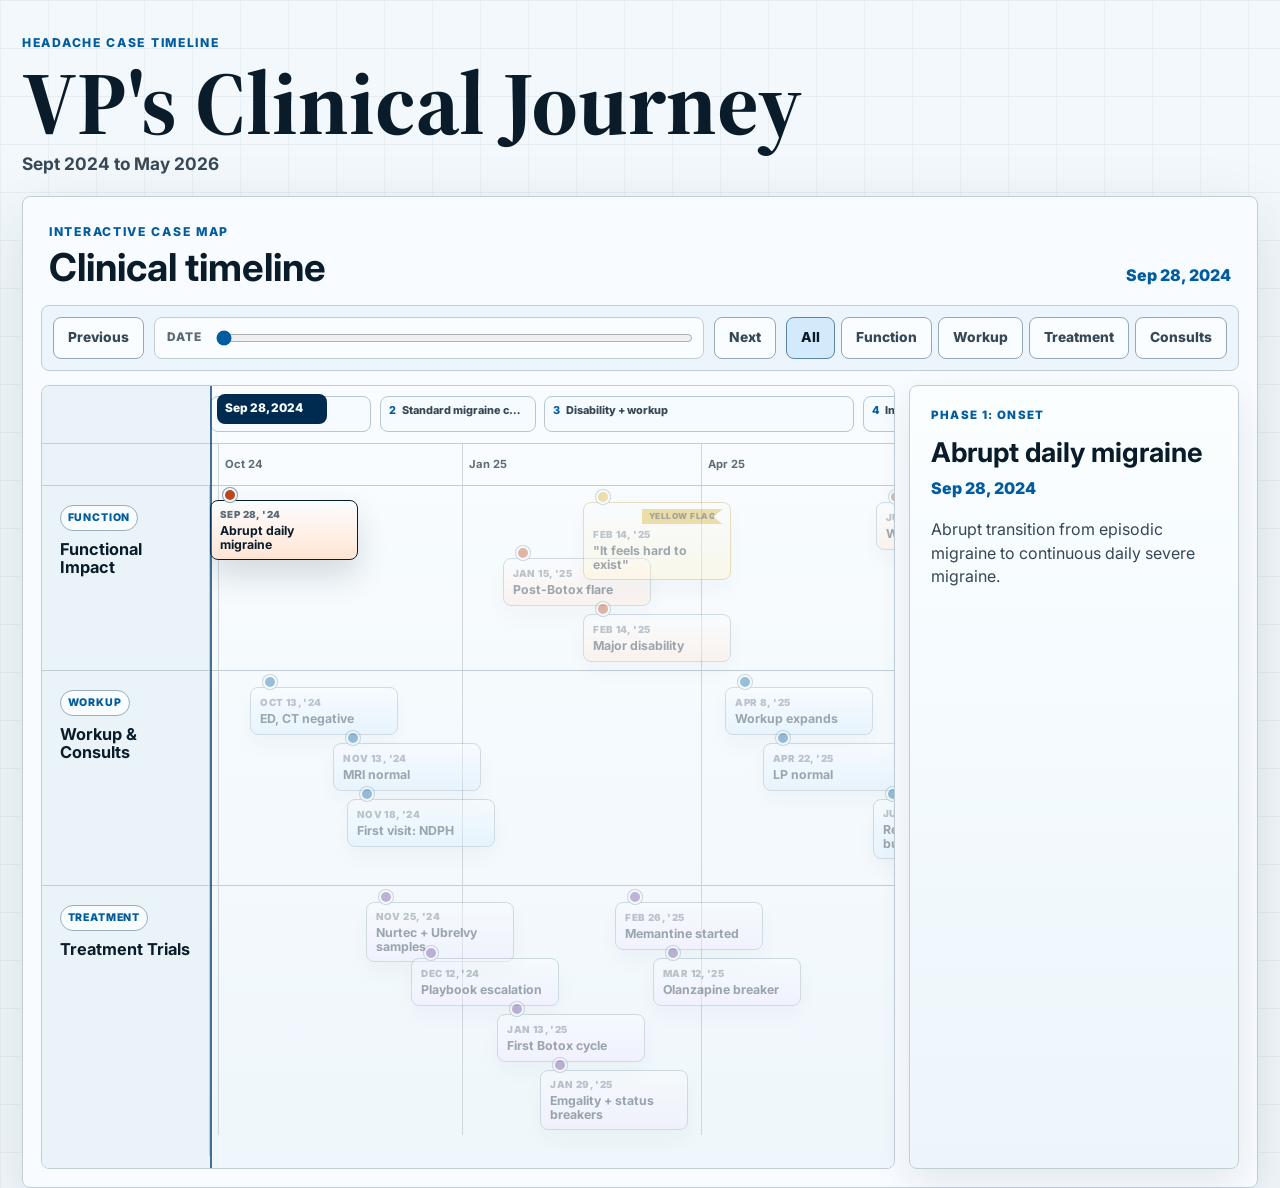
==== index.html @ 6c2e7c36 "Create VP clinical timeline site" ====
<!doctype html>
<html lang="en">
  <head>
    <meta charset="utf-8" />
    <meta name="viewport" content="width=device-width, initial-scale=1" />
    <title>VP's Clinical Journey</title>
    <meta
      name="description"
      content="A clean, manually controlled clinical timeline for VP's headache journey from September 2024 through May 2026."
    />
    <link rel="preconnect" href="https://fonts.googleapis.com" />
    <link rel="preconnect" href="https://fonts.gstatic.com" crossorigin />
    <link
      href="https://fonts.googleapis.com/css2?family=Inter:wght@500;600;700;800&family=Source+Serif+4:opsz,wght@8..60,700&display=swap"
      rel="stylesheet"
    />
    <link rel="stylesheet" href="style.css?v=vp-clean-5" />
    <script src="script.js?v=vp-clean-5" defer></script>
  </head>
  <body>
    <a class="skip-link" href="#timeline">Skip to timeline</a>

    <header class="case-header" aria-labelledby="page-title">
      <p class="eyebrow">Headache case timeline</p>
      <h1 id="page-title">VP's Clinical Journey</h1>
      <p class="date-range">Sept 2024 to May 2026</p>
    </header>

    <main>
      <section class="timeline-section" id="timeline" aria-labelledby="timeline-heading">
        <div class="section-head">
          <div>
            <p class="eyebrow">Interactive case map</p>
            <h2 id="timeline-heading">Clinical timeline</h2>
          </div>
          <p class="current-readout" id="scrubberOutput">Sept 28, 2024</p>
        </div>

        <div class="control-panel" aria-label="Timeline controls">
          <button class="control-button" id="prevMilestone" type="button">Previous</button>
          <label class="scrubber-field" for="timelineScrubber">
            <span>Date</span>
            <input id="timelineScrubber" type="range" min="0" max="1000" value="0" step="1" />
          </label>
          <button class="control-button" id="nextMilestone" type="button">Next</button>

          <div class="filter-group" role="group" aria-label="Filter milestones">
            <button class="filter-button is-active" type="button" data-filter="all">All</button>
            <button class="filter-button" type="button" data-filter="functional">Function</button>
            <button class="filter-button" type="button" data-filter="workup">Workup</button>
            <button class="filter-button" type="button" data-filter="treatment">Treatment</button>
            <button class="filter-button" type="button" data-filter="consult">Consults</button>
          </div>
        </div>

        <div class="timeline-layout">
          <div class="timeline-viewport" aria-label="Three-lane clinical timeline">
            <div class="timeline-canvas" id="timelineCanvas">
              <div class="phase-band-row" id="phaseBands" aria-label="Clinical phases"></div>
              <div class="calendar-axis" id="calendarAxis" aria-hidden="true"></div>
              <div class="lane-grid" id="laneGrid"></div>
              <div class="date-marker" aria-hidden="true">
                <span class="marker-line"></span>
                <span class="marker-label" id="markerLabel">Sept 28, 2024</span>
              </div>
            </div>
          </div>

          <aside class="detail-panel" aria-labelledby="detailTitle">
            <p class="detail-phase" id="detailPhase">Phase 1</p>
            <h3 id="detailTitle">Abrupt transition to continuous daily migraine</h3>
            <p class="detail-date" id="detailDate">September 28, 2024</p>
            <p id="detailSignificance">
              Episodic migraine became continuous daily severe migraine.
            </p>
          </aside>
        </div>
      </section>

    </main>
  </body>
</html>
---- style.css ----
:root {
  color-scheme: light;
  --bg: oklch(97.5% 0.008 236);
  --paper: oklch(99.2% 0.005 236);
  --surface: oklch(96.5% 0.012 236);
  --ink: oklch(22% 0.036 242);
  --ink-soft: oklch(39% 0.032 242);
  --muted: oklch(52% 0.025 242);
  --line: oklch(84% 0.018 238);
  --blue: oklch(46% 0.14 244);
  --blue-soft: oklch(92.5% 0.035 244);
  --purple: oklch(46% 0.13 300);
  --purple-soft: oklch(94% 0.035 300);
  --orange: oklch(55% 0.16 38);
  --orange-soft: oklch(94.5% 0.045 46);
  --teal: oklch(45% 0.12 184);
  --teal-soft: oklch(93% 0.04 184);
  --yellow: oklch(76% 0.15 90);
  --yellow-soft: oklch(96% 0.055 92);
  --track: 1760px;
  --label-col: 168px;
  --radius: 8px;
  --shadow: 0 24px 70px oklch(31% 0.04 244 / 0.13);
  --ease: cubic-bezier(0.16, 1, 0.3, 1);
}

* {
  box-sizing: border-box;
}

html {
  background: var(--bg);
}

body {
  min-height: 100vh;
  margin: 0;
  overflow-x: hidden;
  color: var(--ink);
  font-family: Inter, ui-sans-serif, system-ui, -apple-system, BlinkMacSystemFont, "Segoe UI", sans-serif;
  background:
    linear-gradient(oklch(91% 0.012 236 / 0.48) 1px, transparent 1px),
    linear-gradient(90deg, oklch(91% 0.012 236 / 0.42) 1px, transparent 1px),
    var(--bg);
  background-size: 48px 48px;
  line-height: 1.45;
}

button,
input {
  font: inherit;
}

button {
  cursor: pointer;
}

h1,
h2,
h3,
p {
  margin-top: 0;
}

.skip-link {
  position: fixed;
  top: 12px;
  left: 12px;
  z-index: 20;
  padding: 9px 12px;
  color: var(--paper);
  background: var(--ink);
  border-radius: var(--radius);
  transform: translateY(-140%);
}

.skip-link:focus {
  transform: translateY(0);
}

.case-header,
main {
  width: min(100% - 44px, 1500px);
  margin-inline: auto;
}

.case-header {
  padding: 34px 0 20px;
}

.eyebrow {
  margin-bottom: 8px;
  color: var(--blue);
  font-size: 0.76rem;
  font-weight: 800;
  letter-spacing: 0.14em;
  text-transform: uppercase;
}

h1 {
  margin-bottom: 6px;
  font-family: "Source Serif 4", Georgia, serif;
  font-size: clamp(3.4rem, 7vw, 6.2rem);
  line-height: 0.95;
  letter-spacing: 0;
}

.date-range {
  margin-bottom: 0;
  color: var(--ink-soft);
  font-size: 1.08rem;
  font-weight: 700;
}

.timeline-section {
  padding: 18px;
  border: 1px solid var(--line);
  border-radius: var(--radius);
  background: oklch(99% 0.005 236 / 0.9);
  box-shadow: var(--shadow);
}

.section-head {
  display: flex;
  align-items: end;
  justify-content: space-between;
  gap: 20px;
  padding: 8px 8px 18px;
}

h2 {
  margin-bottom: 0;
  font-size: clamp(2rem, 3vw, 3rem);
  line-height: 1;
}

.current-readout {
  min-width: 150px;
  margin: 0;
  color: var(--blue);
  font-size: 1rem;
  font-weight: 850;
  text-align: right;
}

.control-panel {
  display: grid;
  grid-template-columns: auto minmax(360px, 1fr) auto auto;
  gap: 10px;
  align-items: center;
  padding: 11px;
  border: 1px solid var(--line);
  border-radius: var(--radius);
  background: var(--surface);
}

.control-button,
.filter-button {
  min-height: 42px;
  padding: 0 14px;
  border: 1px solid oklch(72% 0.03 238);
  border-radius: var(--radius);
  color: var(--ink-soft);
  background: var(--paper);
  font-size: 0.86rem;
  font-weight: 800;
  transition: background 160ms var(--ease), border-color 160ms var(--ease), color 160ms var(--ease);
}

.control-button:hover,
.filter-button:hover,
.filter-button.is-active {
  color: var(--ink);
  border-color: oklch(60% 0.07 244);
  background: var(--blue-soft);
}

.scrubber-field {
  display: grid;
  grid-template-columns: auto minmax(280px, 1fr);
  gap: 12px;
  align-items: center;
  min-height: 42px;
  padding: 0 12px;
  border: 1px solid var(--line);
  border-radius: var(--radius);
  background: var(--paper);
}

.scrubber-field span {
  color: var(--muted);
  font-size: 0.74rem;
  font-weight: 850;
  letter-spacing: 0.08em;
  text-transform: uppercase;
}

input[type="range"] {
  width: 100%;
  accent-color: var(--blue);
}

.filter-group {
  display: flex;
  flex-wrap: wrap;
  gap: 6px;
}

.timeline-layout {
  display: grid;
  grid-template-columns: minmax(0, 1fr) 330px;
  gap: 14px;
  margin-top: 14px;
}

.timeline-viewport {
  overflow-x: auto;
  overflow-y: hidden;
  border: 1px solid var(--line);
  border-radius: var(--radius);
  background: var(--paper);
}

.timeline-canvas {
  --marker-x: 0;
  position: relative;
  min-width: var(--track);
  padding-bottom: 12px;
  background:
    linear-gradient(90deg, oklch(95.8% 0.012 236) 0 var(--label-col), transparent var(--label-col)),
    linear-gradient(180deg, oklch(99% 0.005 236), oklch(97.1% 0.01 236));
}

.phase-band-row,
.calendar-axis,
.timeline-lane {
  display: grid;
  grid-template-columns: var(--label-col) minmax(0, 1fr);
}

.phase-band-row {
  position: relative;
  height: 58px;
  border-bottom: 1px solid var(--line);
}

.phase-band {
  position: absolute;
  top: 10px;
  left: calc(var(--label-col) + ((100% - var(--label-col) - 18px) * var(--left) / 100));
  width: calc(((100% - var(--label-col) - 18px) * var(--width) / 100) - 6px);
  height: 36px;
  overflow: hidden;
  padding: 6px 8px;
  border: 1px solid oklch(82% 0.02 238);
  border-radius: var(--radius);
  color: var(--ink-soft);
  background: oklch(98.4% 0.008 238);
  font-size: 0.68rem;
  font-weight: 800;
  white-space: nowrap;
  text-overflow: ellipsis;
}

.phase-band span {
  margin-right: 6px;
  color: var(--blue);
}

.calendar-axis {
  position: relative;
  height: 42px;
  border-bottom: 1px solid var(--line);
}

.axis-tick {
  position: absolute;
  top: 0;
  bottom: -650px;
  left: calc(var(--label-col) + ((100% - var(--label-col) - 18px) * var(--left) / 100));
  color: var(--muted);
}

.axis-tick i {
  position: absolute;
  top: 0;
  bottom: 0;
  width: 1px;
  background: oklch(86% 0.012 238 / 0.88);
}

.axis-tick b {
  position: absolute;
  top: 12px;
  left: 7px;
  font-size: 0.7rem;
  white-space: nowrap;
}

.timeline-lane {
  border-bottom: 1px solid var(--line);
}

.timeline-lane:last-child {
  border-bottom: 0;
}

.lane-title {
  position: sticky;
  left: 0;
  z-index: 5;
  padding: 18px;
  border-right: 1px solid var(--line);
  background: oklch(95.8% 0.012 236);
}

.lane-title span {
  display: inline-flex;
  margin-bottom: 9px;
  padding: 4px 7px;
  border: 1px solid oklch(74% 0.03 238);
  border-radius: 999px;
  color: var(--blue);
  background: var(--paper);
  font-size: 0.66rem;
  font-weight: 850;
  letter-spacing: 0.08em;
  text-transform: uppercase;
}

.lane-title strong {
  display: block;
  max-width: 12ch;
  font-size: 1.02rem;
  line-height: 1.15;
}

.lane-events {
  position: relative;
  min-height: 160px;
}

.lane-functional .lane-events {
  min-height: 184px;
}

.lane-workup .lane-events {
  min-height: 214px;
}

.lane-treatment .lane-events {
  min-height: 270px;
}

.event-pill {
  position: absolute;
  top: calc(16px + (var(--row) * 56px));
  left: clamp(0px, calc(var(--x) * 1%), calc(100% - 156px));
  z-index: 2;
  width: 148px;
  min-height: 48px;
  padding: 7px 9px;
  border: 1px solid oklch(72% 0.032 238);
  border-radius: var(--radius);
  color: var(--ink);
  background: var(--paper);
  box-shadow: 0 10px 22px oklch(32% 0.035 244 / 0.09);
  opacity: 0.38;
  text-align: left;
  transition: opacity 180ms var(--ease), transform 180ms var(--ease), box-shadow 180ms var(--ease), border-color 180ms var(--ease);
}

.event-pill::before {
  position: absolute;
  top: -13px;
  left: 12px;
  width: 10px;
  height: 10px;
  border: 2px solid var(--paper);
  border-radius: 50%;
  content: "";
  background: var(--blue);
  box-shadow: 0 0 0 1px oklch(68% 0.04 238);
}

.event-pill:hover,
.event-pill.is-selected {
  opacity: 1;
  border-color: var(--ink);
  transform: translateY(-2px);
  box-shadow: 0 16px 30px oklch(32% 0.035 244 / 0.16);
}

.event-pill.is-reached {
  opacity: 1;
}

.event-pill[hidden] {
  display: none;
}

.event-pill span {
  display: block;
  margin-bottom: 2px;
  color: var(--muted);
  font-size: 0.61rem;
  font-weight: 900;
  letter-spacing: 0.04em;
  text-transform: uppercase;
}

.event-pill strong {
  display: block;
  font-size: 0.77rem;
  line-height: 1.12;
}

.event-flag {
  position: absolute;
  top: 6px;
  right: 7px;
  padding: 2px 8px 2px 7px;
  color: oklch(21% 0.035 80);
  background: var(--yellow);
  clip-path: polygon(0 0, 100% 0, 88% 50%, 100% 100%, 0 100%);
  font-size: 0.52rem;
  font-style: normal;
  font-weight: 900;
  letter-spacing: 0.06em;
  line-height: 1.4;
  text-transform: uppercase;
}

.type-functional {
  background: linear-gradient(180deg, var(--paper), var(--orange-soft));
}

.type-workup {
  background: linear-gradient(180deg, var(--paper), var(--blue-soft));
}

.type-treatment {
  background: linear-gradient(180deg, var(--paper), var(--purple-soft));
}

.type-consult {
  background: linear-gradient(180deg, var(--paper), var(--teal-soft));
}

.type-quote {
  min-height: 72px;
  padding-top: 25px;
  border-color: oklch(74% 0.11 88);
  background: linear-gradient(180deg, var(--paper), var(--yellow-soft));
}

.type-functional::before {
  background: var(--orange);
}

.type-treatment::before {
  background: var(--purple);
}

.type-consult::before {
  background: var(--teal);
}

.type-quote::before {
  background: var(--yellow);
}

.date-marker {
  position: absolute;
  top: 0;
  bottom: 0;
  left: calc(var(--label-col) + ((100% - var(--label-col) - 18px) * var(--marker-x) / 100));
  z-index: 6;
  width: 0;
  pointer-events: none;
  transition: left 100ms linear;
}

.marker-line {
  position: absolute;
  top: 0;
  bottom: 0;
  width: 2px;
  background: oklch(34% 0.12 244 / 0.72);
}

.marker-label {
  position: sticky;
  top: 8px;
  display: inline-flex;
  min-width: 110px;
  margin-left: 7px;
  padding: 6px 8px;
  border-radius: var(--radius);
  color: var(--paper);
  background: oklch(28% 0.09 244);
  font-size: 0.74rem;
  font-weight: 850;
  white-space: nowrap;
}

.detail-panel {
  position: sticky;
  top: 14px;
  min-height: 360px;
  padding: 21px;
  border: 1px solid var(--line);
  border-radius: var(--radius);
  background: linear-gradient(180deg, oklch(99.5% 0.005 236), oklch(96.6% 0.012 236));
  box-shadow: 0 14px 34px oklch(31% 0.04 244 / 0.09);
}

.detail-phase {
  margin-bottom: 14px;
  color: var(--blue);
  font-size: 0.72rem;
  font-weight: 850;
  letter-spacing: 0.12em;
  text-transform: uppercase;
}

.detail-panel h3 {
  margin-bottom: 10px;
  font-size: 1.7rem;
  line-height: 1.07;
}

.detail-date {
  margin-bottom: 18px;
  color: var(--blue);
  font-weight: 850;
}

.detail-panel p:not(.detail-phase):not(.detail-date) {
  color: var(--ink-soft);
  font-size: 1rem;
}

@media (prefers-reduced-motion: reduce) {
  *,
  *::before,
  *::after {
    scroll-behavior: auto !important;
    transition-duration: 0.001ms !important;
    animation-duration: 0.001ms !important;
  }
}
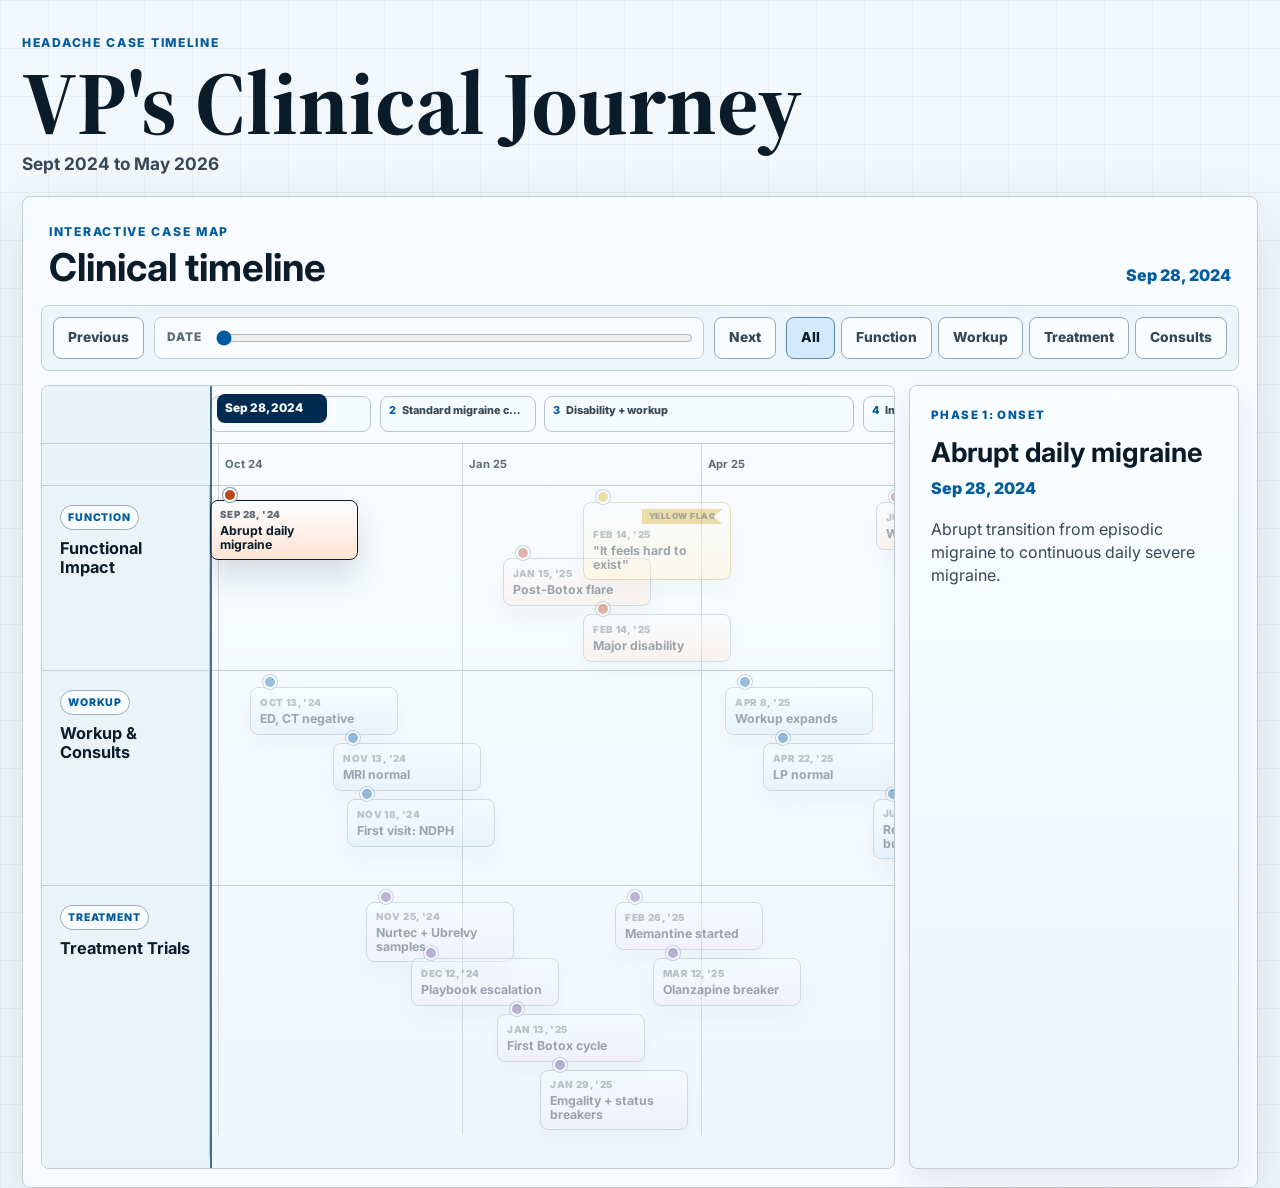
==== commit 14e99220: "Add consultation lesson note" ====
--- a/index.html
+++ b/index.html
@@ -14,8 +14,8 @@
       href="https://fonts.googleapis.com/css2?family=Inter:wght@500;600;700;800&family=Source+Serif+4:opsz,wght@8..60,700&display=swap"
       rel="stylesheet"
     />
-    <link rel="stylesheet" href="style.css?v=vp-clean-5" />
-    <script src="script.js?v=vp-clean-5" defer></script>
+    <link rel="stylesheet" href="style.css?v=vp-clean-6" />
+    <script src="script.js?v=vp-clean-6" defer></script>
   </head>
   <body>
     <a class="skip-link" href="#timeline">Skip to timeline</a>
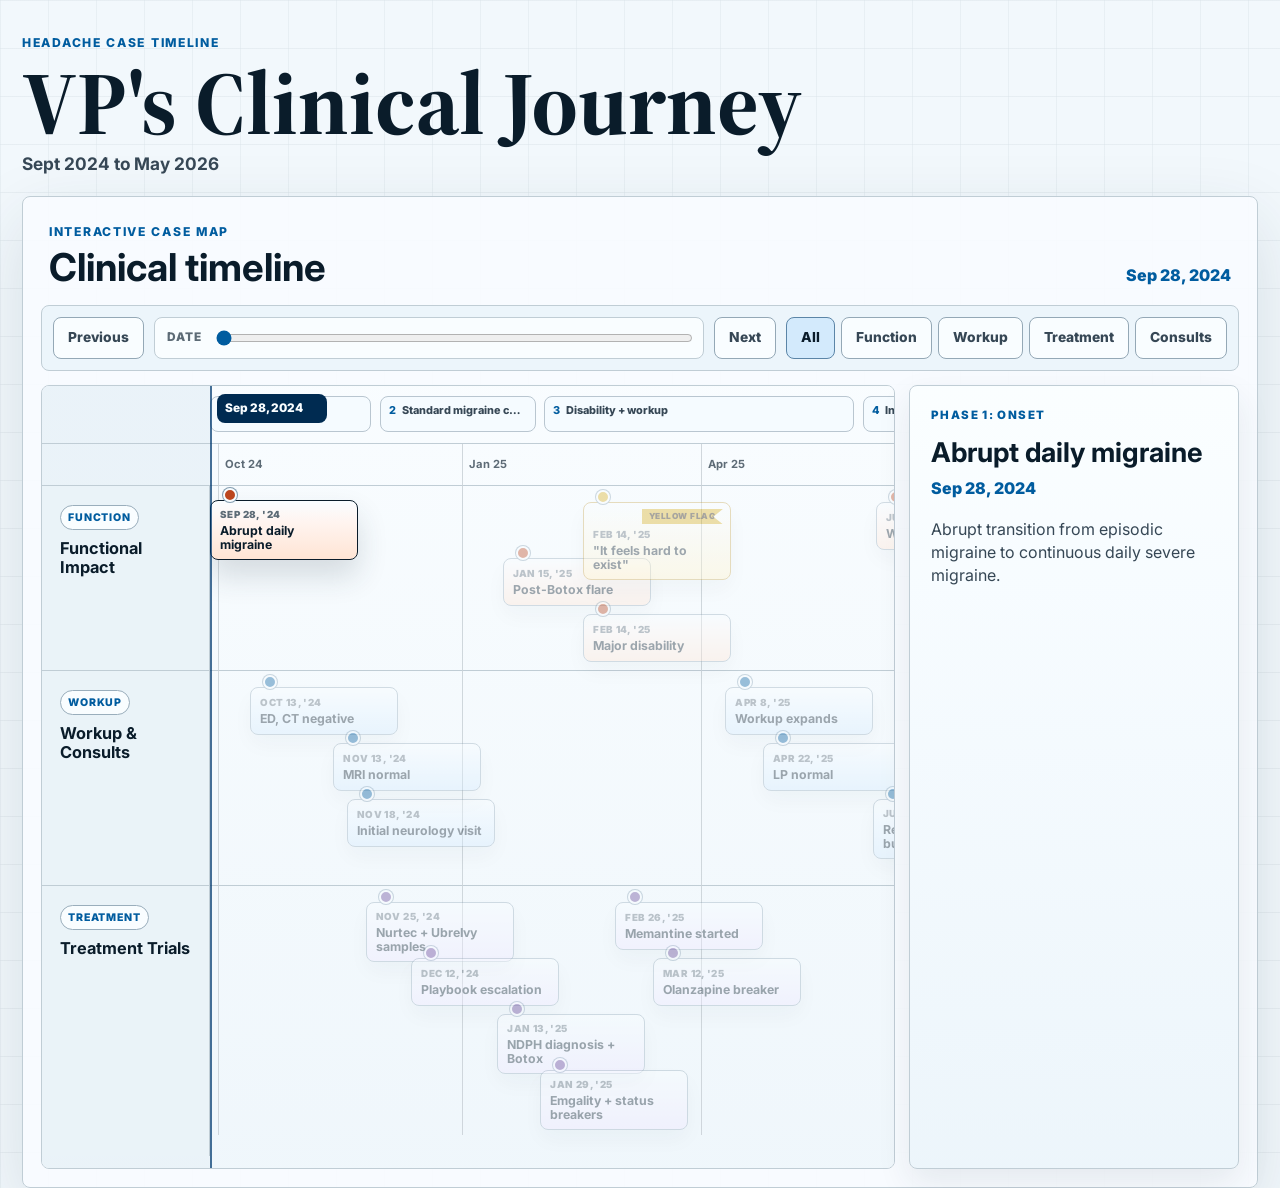
==== commit 5d630a67: "Move NDPH diagnosis to January visit" ====
--- a/index.html
+++ b/index.html
@@ -14,8 +14,8 @@
       href="https://fonts.googleapis.com/css2?family=Inter:wght@500;600;700;800&family=Source+Serif+4:opsz,wght@8..60,700&display=swap"
       rel="stylesheet"
     />
-    <link rel="stylesheet" href="style.css?v=vp-clean-6" />
-    <script src="script.js?v=vp-clean-6" defer></script>
+    <link rel="stylesheet" href="style.css?v=vp-clean-7" />
+    <script src="script.js?v=vp-clean-7" defer></script>
   </head>
   <body>
     <a class="skip-link" href="#timeline">Skip to timeline</a>
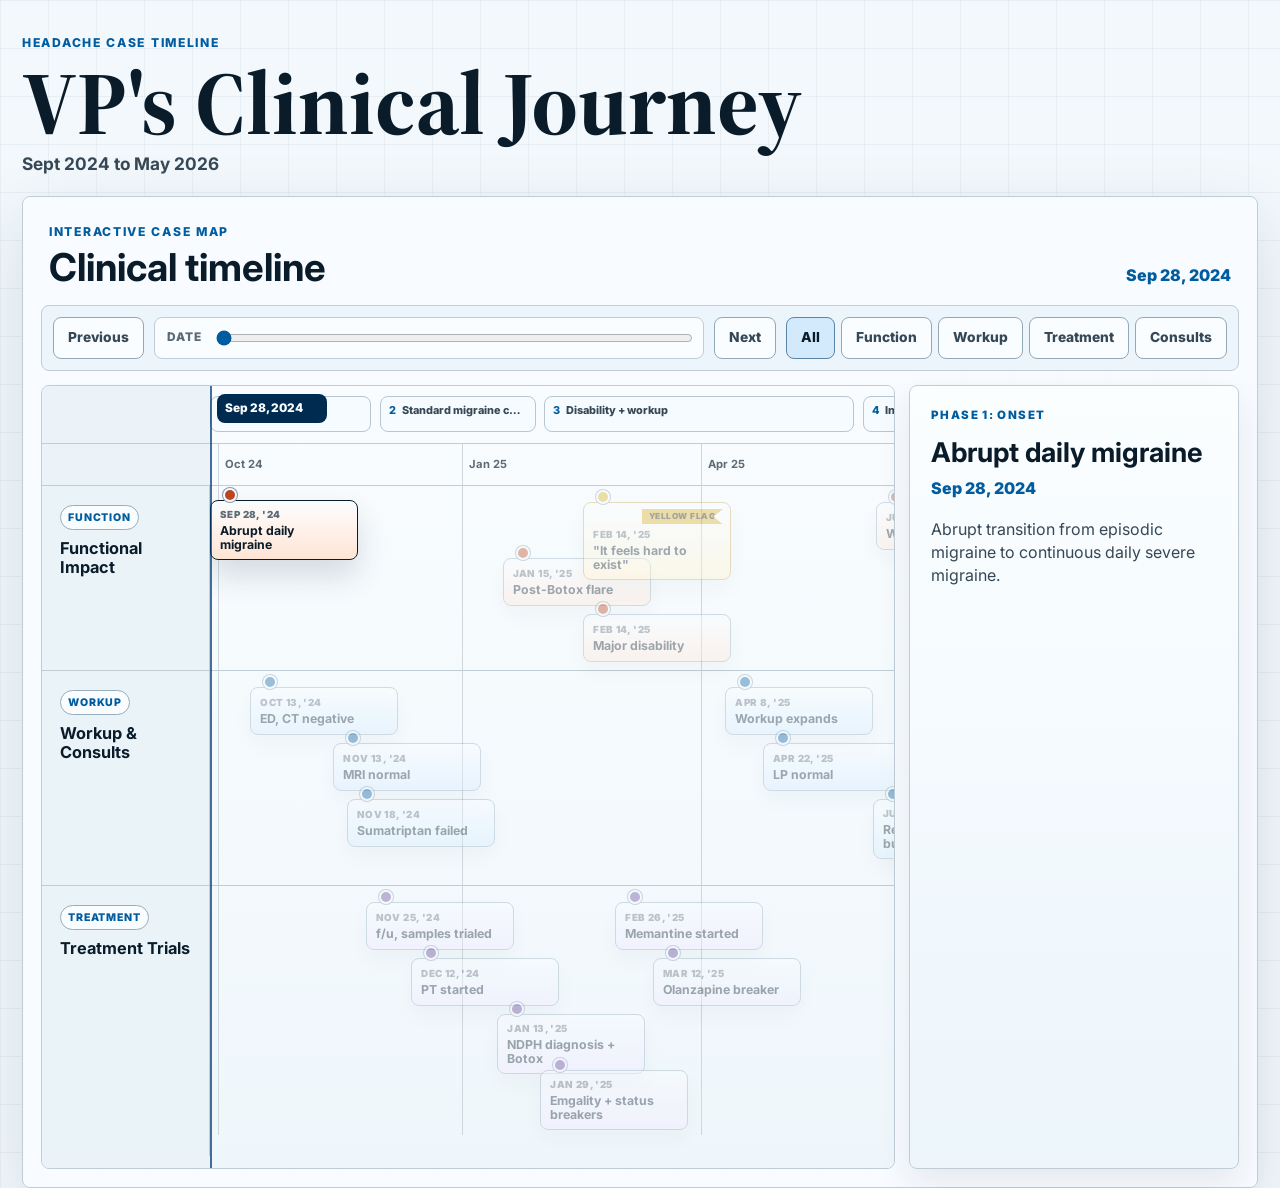
==== commit 9857b58a: "Refine early treatment labels" ====
--- a/index.html
+++ b/index.html
@@ -14,8 +14,8 @@
       href="https://fonts.googleapis.com/css2?family=Inter:wght@500;600;700;800&family=Source+Serif+4:opsz,wght@8..60,700&display=swap"
       rel="stylesheet"
     />
-    <link rel="stylesheet" href="style.css?v=vp-clean-7" />
-    <script src="script.js?v=vp-clean-7" defer></script>
+    <link rel="stylesheet" href="style.css?v=vp-clean-8" />
+    <script src="script.js?v=vp-clean-8" defer></script>
   </head>
   <body>
     <a class="skip-link" href="#timeline">Skip to timeline</a>
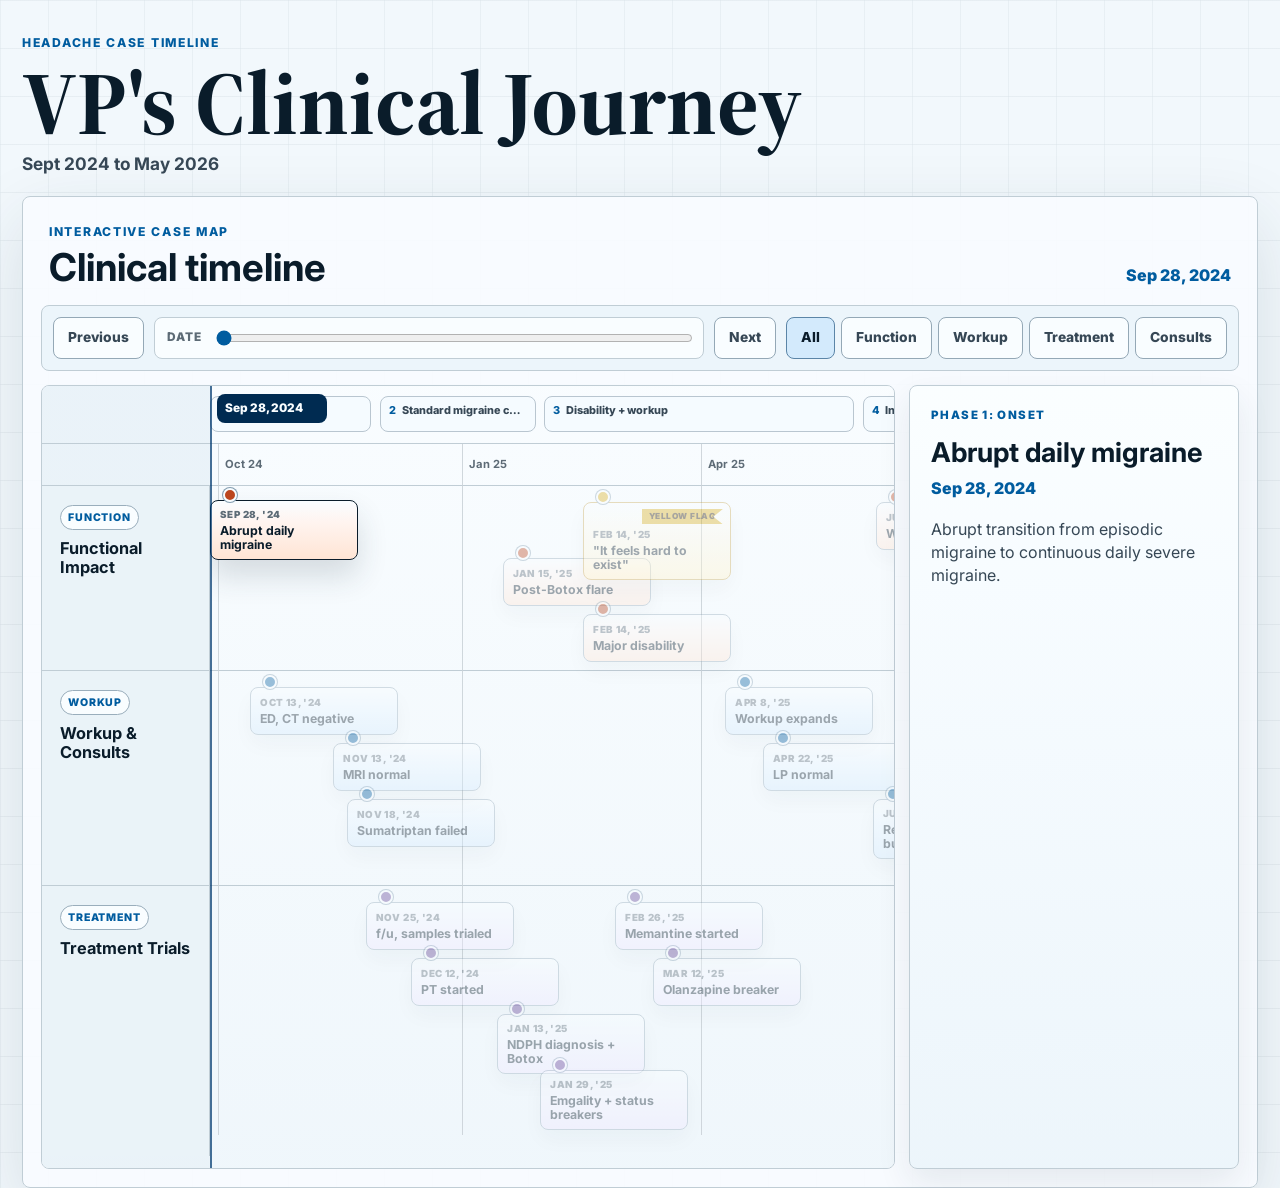
==== commit 85aeba02: "Add clinical reasoning notes" ====
--- a/index.html
+++ b/index.html
@@ -14,8 +14,8 @@
       href="https://fonts.googleapis.com/css2?family=Inter:wght@500;600;700;800&family=Source+Serif+4:opsz,wght@8..60,700&display=swap"
       rel="stylesheet"
     />
-    <link rel="stylesheet" href="style.css?v=vp-clean-8" />
-    <script src="script.js?v=vp-clean-8" defer></script>
+    <link rel="stylesheet" href="style.css?v=vp-clean-9" />
+    <script src="script.js?v=vp-clean-9" defer></script>
   </head>
   <body>
     <a class="skip-link" href="#timeline">Skip to timeline</a>
@@ -73,6 +73,7 @@
             <p id="detailSignificance">
               Episodic migraine became continuous daily severe migraine.
             </p>
+            <div class="clinical-reasoning" id="detailReasoning" hidden></div>
           </aside>
         </div>
       </section>
--- a/style.css
+++ b/style.css
@@ -541,6 +541,87 @@
   font-size: 1rem;
 }
 
+.clinical-reasoning {
+  margin-top: 18px;
+  padding-top: 16px;
+  border-top: 1px solid var(--line);
+}
+
+.detail-panel .reasoning-title {
+  margin-bottom: 10px;
+  color: var(--ink);
+  font-size: 0.7rem;
+  font-weight: 900;
+  letter-spacing: 0.12em;
+  text-transform: uppercase;
+}
+
+.reasoning-chips {
+  display: flex;
+  flex-wrap: wrap;
+  gap: 6px;
+  margin-bottom: 12px;
+}
+
+.reasoning-chip {
+  display: inline-flex;
+  align-items: center;
+  min-height: 24px;
+  padding: 3px 8px;
+  border: 1px solid currentColor;
+  border-radius: 999px;
+  font-size: 0.68rem;
+  font-weight: 850;
+  line-height: 1.15;
+}
+
+.detail-panel .reasoning-note {
+  margin-bottom: 0;
+  color: var(--ink-soft);
+  font-size: 0.92rem;
+  line-height: 1.45;
+}
+
+.dx-migraine {
+  color: oklch(40% 0.13 244);
+  background: oklch(94.5% 0.035 244);
+}
+
+.dx-vestibular {
+  color: oklch(40% 0.12 178);
+  background: oklch(93.5% 0.04 178);
+}
+
+.dx-autonomic {
+  color: oklch(39% 0.12 138);
+  background: oklch(93.5% 0.042 138);
+}
+
+.dx-pressure {
+  color: oklch(39% 0.13 276);
+  background: oklch(94% 0.036 276);
+}
+
+.dx-tac {
+  color: oklch(41% 0.15 24);
+  background: oklch(94% 0.043 24);
+}
+
+.dx-cervicogenic {
+  color: oklch(40% 0.1 70);
+  background: oklch(94.5% 0.045 70);
+}
+
+.dx-postviral {
+  color: oklch(38% 0.12 318);
+  background: oklch(94% 0.038 318);
+}
+
+.dx-default {
+  color: var(--ink-soft);
+  background: var(--surface);
+}
+
 @media (prefers-reduced-motion: reduce) {
   *,
   *::before,
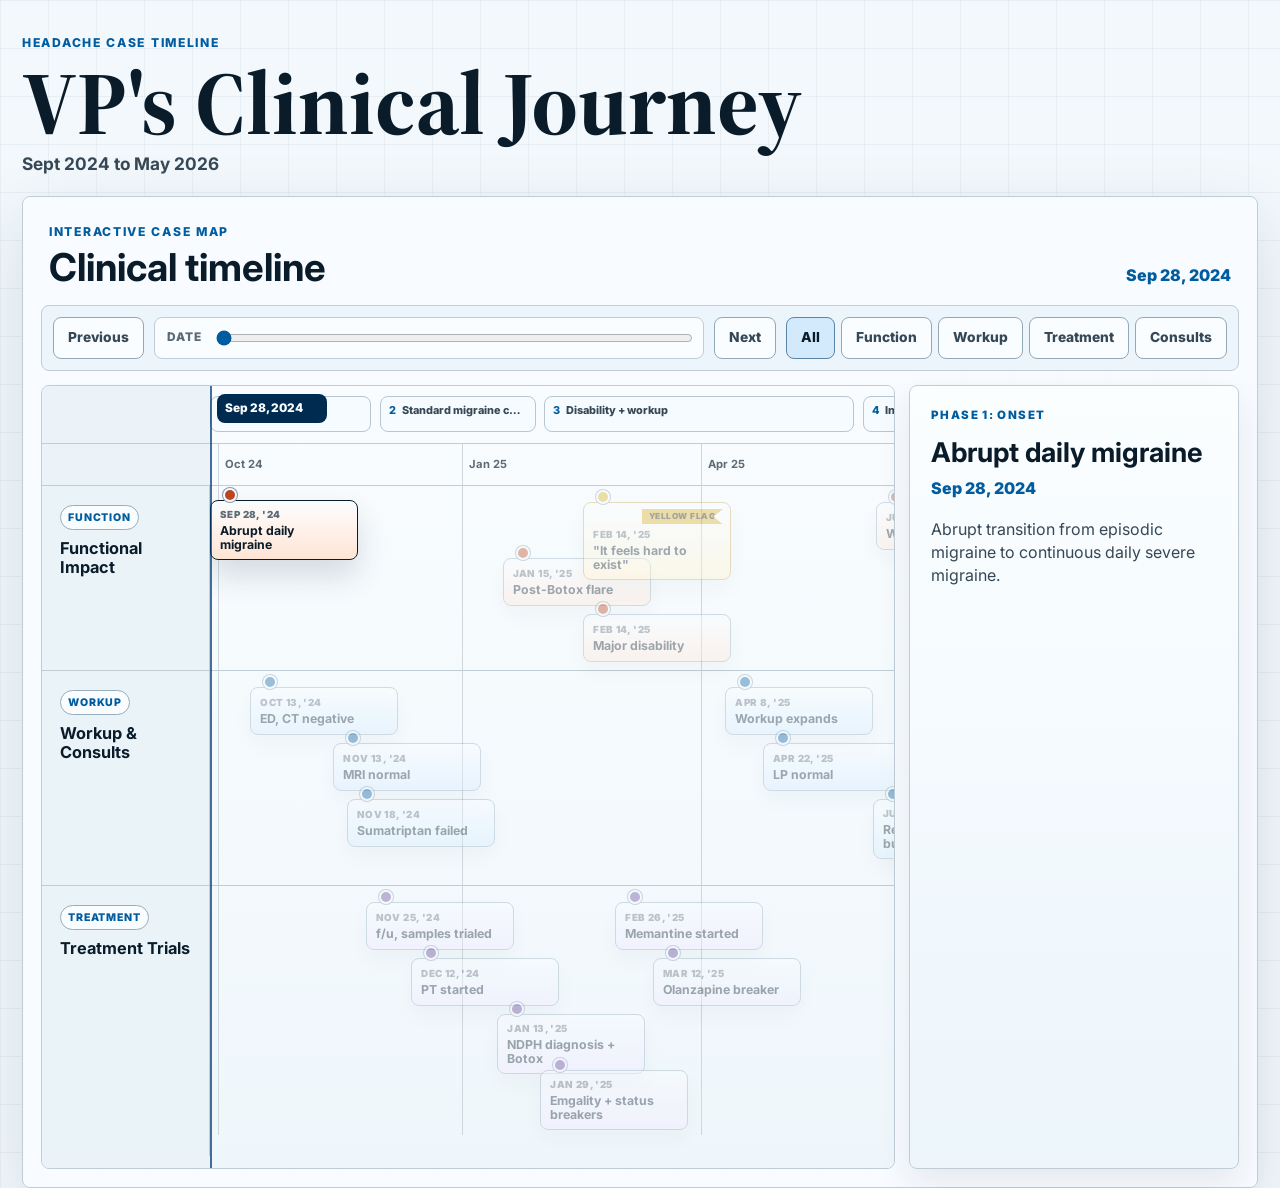
==== commit f33e2bc7: "Correct clinical reasoning notes" ====
--- a/index.html
+++ b/index.html
@@ -14,8 +14,8 @@
       href="https://fonts.googleapis.com/css2?family=Inter:wght@500;600;700;800&family=Source+Serif+4:opsz,wght@8..60,700&display=swap"
       rel="stylesheet"
     />
-    <link rel="stylesheet" href="style.css?v=vp-clean-9" />
-    <script src="script.js?v=vp-clean-9" defer></script>
+    <link rel="stylesheet" href="style.css?v=vp-clean-10" />
+    <script src="script.js?v=vp-clean-10" defer></script>
   </head>
   <body>
     <a class="skip-link" href="#timeline">Skip to timeline</a>
